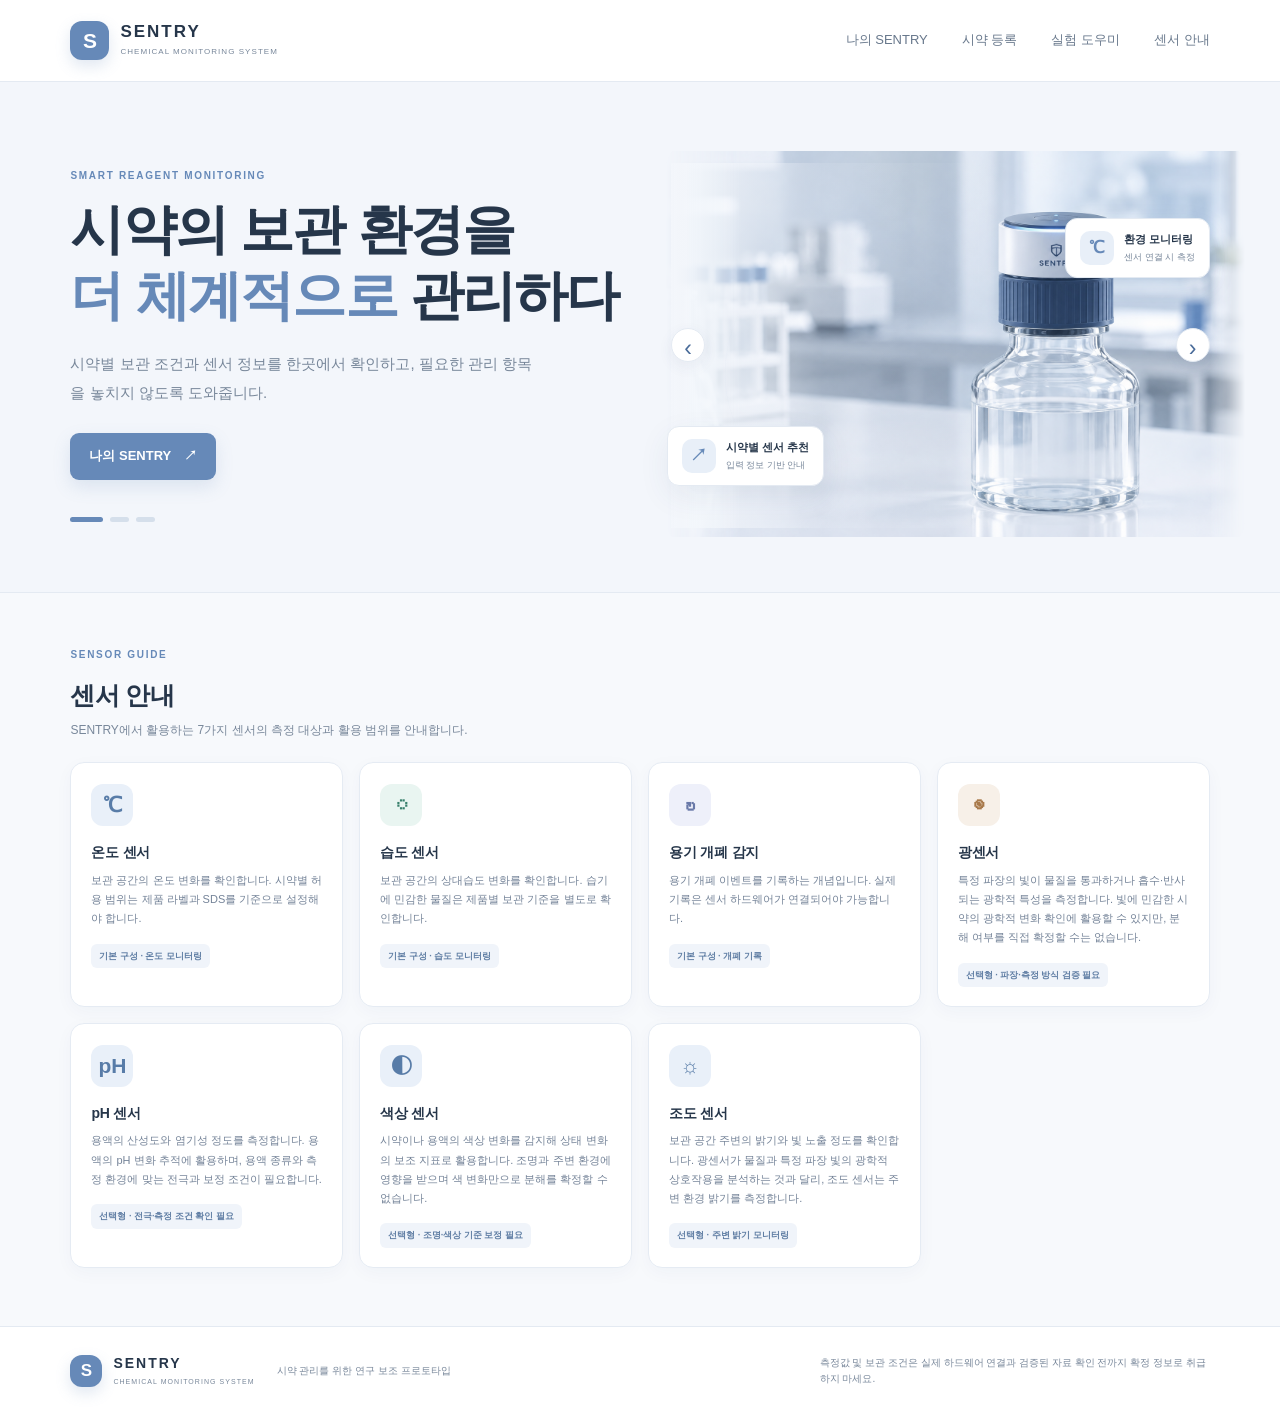
==== index.html @ 0eba9620 "Add files via upload" ====
<!doctype html>
<html lang="ko">
<head>
  <meta charset="utf-8">
  <meta name="viewport" content="width=device-width, initial-scale=1">
  <meta name="theme-color" content="#6689B8">
  <meta name="description" content="SENTRY — 시약 보관 환경과 센서 상태를 관리하는 화학 연구 보조 시스템">
  <title>SENTRY | Chemical Monitoring System</title>
  <link rel="stylesheet" href="styles.css">
</head>
<body>
  <header class="site-header">
    <a class="brand" href="index.html" aria-label="SENTRY 홈">
      <span class="brand-mark">S</span>
      <span><strong>SENTRY</strong><small>CHEMICAL MONITORING SYSTEM</small></span>
    </a>
    <nav class="top-nav" id="topNav" aria-label="주 메뉴">
      <a href="my-sentry.html">나의 SENTRY</a><a href="register.html">시약 등록</a><a href="lab-tool.html">실험 도우미</a><a href="#sensor-guide">센서 안내</a>
    </nav>
    <button class="mobile-menu" id="mobileMenu" aria-label="메뉴 열기">☰</button>
  </header>
  <main id="home">
    <section class="hero" aria-label="SENTRY 소개">
      <div class="hero-copy">
        <p class="eyebrow">SMART REAGENT MONITORING</p>
        <h1 id="heroTitle">시약의 보관 환경을<br><span>더 체계적으로</span> 관리하다</h1>
        <p id="heroDescription">시약별 보관 조건과 센서 정보를 한곳에서 확인하고, 필요한 관리 항목을 놓치지 않도록 도와줍니다.</p>
        <div class="hero-actions">
          <a class="button primary" href="my-sentry.html">나의 SENTRY <span>↗</span></a>
        </div>
        <div class="hero-dots" id="heroDots" aria-label="소개 슬라이드 선택">
          <button class="dot active" aria-label="1번 슬라이드" data-slide="0"></button>
          <button class="dot" aria-label="2번 슬라이드" data-slide="1"></button>
          <button class="dot" aria-label="3번 슬라이드" data-slide="2"></button>
        </div>
      </div>
      <div class="hero-visual">
        <div class="visual-orbit orbit-one"></div><div class="visual-orbit orbit-two"></div>
        <div class="hero-product-image"><img src="sentry-smart-reagent-bottle.png" alt="SENTRY 스마트 시약병 센서 캡 제품 콘셉트"></div>
        <div class="float-card float-top"><span class="float-icon">℃</span><span><b>환경 모니터링</b><small>센서 연결 시 측정</small></span></div>
        <div class="float-card float-bottom"><span class="float-icon">↗</span><span><b>시약별 센서 추천</b><small>입력 정보 기반 안내</small></span></div>
        <button class="hero-arrow prev" id="prevSlide" aria-label="이전 슬라이드">‹</button>
        <button class="hero-arrow next" id="nextSlide" aria-label="다음 슬라이드">›</button>
      </div>
    </section>
    <section class="section sensor-guide" id="sensor-guide">
      <div class="section-heading"><div><p class="eyebrow">SENSOR GUIDE</p><h2>센서 안내</h2><p class="muted">SENTRY에서 활용하는 7가지 센서의 측정 대상과 활용 범위를 안내합니다.</p></div></div>
      <div class="sensor-guide-grid">
        <article class="guide-card"><span class="guide-icon">℃</span><h3>온도 센서</h3><p>보관 공간의 온도 변화를 확인합니다. 시약별 허용 범위는 제품 라벨과 SDS를 기준으로 설정해야 합니다.</p><small>기본 구성 · 온도 모니터링</small></article>
        <article class="guide-card"><span class="guide-icon">◌</span><h3>습도 센서</h3><p>보관 공간의 상대습도 변화를 확인합니다. 습기에 민감한 물질은 제품별 보관 기준을 별도로 확인합니다.</p><small>기본 구성 · 습도 모니터링</small></article>
        <article class="guide-card"><span class="guide-icon">↻</span><h3>용기 개폐 감지</h3><p>용기 개폐 이벤트를 기록하는 개념입니다. 실제 기록은 센서 하드웨어가 연결되어야 가능합니다.</p><small>기본 구성 · 개폐 기록</small></article>
        <article class="guide-card"><span class="guide-icon">◉</span><h3>광센서</h3><p>특정 파장의 빛이 물질을 통과하거나 흡수·반사되는 광학적 특성을 측정합니다. 빛에 민감한 시약의 광학적 변화 확인에 활용할 수 있지만, 분해 여부를 직접 확정할 수는 없습니다.</p><small>선택형 · 파장·측정 방식 검증 필요</small></article>
        <article class="guide-card"><span class="guide-icon">pH</span><h3>pH 센서</h3><p>용액의 산성도와 염기성 정도를 측정합니다. 용액의 pH 변화 추적에 활용하며, 용액 종류와 측정 환경에 맞는 전극과 보정 조건이 필요합니다.</p><small>선택형 · 전극·측정 조건 확인 필요</small></article>
        <article class="guide-card"><span class="guide-icon">◐</span><h3>색상 센서</h3><p>시약이나 용액의 색상 변화를 감지해 상태 변화의 보조 지표로 활용합니다. 조명과 주변 환경에 영향을 받으며 색 변화만으로 분해를 확정할 수 없습니다.</p><small>선택형 · 조명·색상 기준 보정 필요</small></article>
        <article class="guide-card"><span class="guide-icon">☼</span><h3>조도 센서</h3><p>보관 공간 주변의 밝기와 빛 노출 정도를 확인합니다. 광센서가 물질과 특정 파장 빛의 광학적 상호작용을 분석하는 것과 달리, 조도 센서는 주변 환경 밝기를 측정합니다.</p><small>선택형 · 주변 밝기 모니터링</small></article>
      </div>
    </section>
    <footer class="site-footer"><a class="brand footer-brand" href="index.html"><span class="brand-mark">S</span><span><strong>SENTRY</strong><small>CHEMICAL MONITORING SYSTEM</small></span></a><p>시약 관리를 위한 연구 보조 프로토타입</p><p class="footer-disclaimer">측정값 및 보관 조건은 실제 하드웨어 연결과 검증된 자료 확인 전까지 확정 정보로 취급하지 마세요.</p></footer>
  </main>
  <div class="toast" id="toast" role="status" aria-live="polite"></div>
  <script src="sentry-home.js"></script>
</body>
</html>
---- styles.css ----
:root{--blue:#6689B8;--blue-dark:#496B99;--blue-soft:#E8EFF8;--bg:#F3F6FB;--text:#26364A;--muted:#78879A;--line:#E4EAF2;--white:#FFF;--warning:#B97732;--shadow:0 14px 38px rgba(41,66,101,.07);font-family:Inter,-apple-system,BlinkMacSystemFont,"Segoe UI","Noto Sans KR",sans-serif;color:var(--text);scroll-behavior:smooth}
*{box-sizing:border-box}body{margin:0;background:var(--bg);font-size:14px;line-height:1.6}a{color:inherit;text-decoration:none}button,input,select,textarea{font:inherit}button,a{-webkit-tap-highlight-color:transparent}.site-header{height:82px;padding:0 max(5.5vw,24px);display:flex;align-items:center;justify-content:space-between;background:rgba(255,255,255,.94);border-bottom:1px solid var(--line);position:sticky;top:0;z-index:20;backdrop-filter:blur(14px)}.brand{display:flex;align-items:center;gap:11px}.brand-mark{width:39px;height:39px;border-radius:12px;background:var(--blue);color:white;display:grid;place-items:center;font-weight:800;font-size:21px;box-shadow:0 6px 15px #6689B833}.brand strong{display:block;font-size:17px;letter-spacing:2px;line-height:1.2}.brand small{display:block;color:var(--muted);font-size:8px;letter-spacing:1.05px;margin-top:4px}.top-nav{display:flex;align-items:center;gap:34px;color:#68788C;font-size:13px}.top-nav a:hover{color:var(--blue-dark)}.mobile-menu{display:none;background:none;border:0;font-size:24px;color:var(--text)}
.hero{max-width:1320px;margin:auto;padding:78px 5.5vw 62px;display:grid;grid-template-columns:1.02fr .98fr;gap:40px;align-items:center;min-height:510px}.eyebrow{font-size:10px;letter-spacing:1.7px;font-weight:800;color:var(--blue);margin:0 0 12px}.hero h1{font-size:clamp(34px,4.2vw,54px);letter-spacing:-1.8px;line-height:1.23;margin:0;font-weight:750}.hero h1 span{color:var(--blue)}.hero-copy>p:not(.eyebrow){color:var(--muted);font-size:15px;line-height:1.9;max-width:475px;margin:22px 0 26px}.hero-actions{display:flex;gap:11px;flex-wrap:wrap}.button{border:0;display:inline-flex;align-items:center;justify-content:center;gap:13px;border-radius:9px;padding:13px 19px;font-weight:650;font-size:13px;cursor:pointer;transition:transform .2s,background .2s}.button:hover{transform:translateY(-2px)}.primary{background:var(--blue);color:white;box-shadow:0 7px 17px #6689B82B}.primary:hover{background:var(--blue-dark)}.secondary{background:white;border:1px solid var(--line);color:var(--text)}.small{padding:10px 14px;font-size:12px}.hero-dots{display:flex;gap:7px;margin-top:37px}.dot{height:5px;width:19px;border-radius:8px;background:#D5DFEB;border:0;padding:0;cursor:pointer;transition:all .3s}.dot.active{width:33px;background:var(--blue)}
.hero-visual{min-height:365px;display:grid;place-items:center;position:relative}.visual-orbit{position:absolute;border:1px solid #D9E4F1;border-radius:50%;transform:rotate(-18deg)}.orbit-one{width:360px;height:280px}.orbit-two{width:440px;height:330px}.main-visual-card{position:relative;width:min(330px,78%);background:white;border:1px solid #E7EDF5;border-radius:20px;padding:24px;box-shadow:0 22px 65px #334D7019;z-index:1}.visual-card-top,.visual-foot{display:flex;justify-content:space-between;align-items:center}.mini-icon{width:31px;height:31px;border-radius:9px;background:var(--blue-soft);display:grid;place-items:center;color:var(--blue);font-size:20px}.status-pill{font-size:8px;font-weight:800;letter-spacing:1px;color:#5F8C81;background:#EAF5F0;border-radius:20px;padding:5px 8px}.flask-wrap{height:140px;display:flex;align-items:center;flex-direction:column;justify-content:center;margin:10px auto 0}.flask-neck{height:38px;width:29px;border:3px solid #A6BCD5;border-bottom:0;border-radius:5px 5px 0 0;position:relative}.flask-body{width:108px;height:84px;border:3px solid #A6BCD5;border-radius:14px 14px 36px 36px;position:relative;overflow:hidden;background:#F8FBFE}.liquid{position:absolute;bottom:0;left:0;right:0;height:48%;background:#9AB6D8;opacity:.8;border-radius:18px 18px 0 0}.bubble{position:absolute;bottom:20px;width:6px;height:6px;border-radius:50%;background:#EAF2FB;z-index:1}.b1{left:35px}.b2{left:59px;bottom:33px;width:4px;height:4px}.b3{left:73px;bottom:13px;width:4px;height:4px}.main-visual-card h3{text-align:center;font-size:14px;margin:10px 0 4px}.main-visual-card>p{text-align:center;color:var(--muted);font-size:10px;margin:0}.visual-meter{height:5px;background:#EEF2F7;border-radius:9px;margin:20px 0 13px;overflow:hidden}.visual-meter span{display:block;width:72%;height:100%;background:var(--blue);border-radius:9px}.visual-foot{font-size:9px;color:#94A1B1}.float-card{position:absolute;z-index:2;background:white;border:1px solid var(--line);border-radius:12px;box-shadow:0 10px 30px #334D7014;padding:12px 14px;display:flex;gap:10px;align-items:center}.float-top{right:0;top:55px}.float-bottom{left:-4px;bottom:42px}.float-icon{width:34px;height:34px;border-radius:10px;background:var(--blue-soft);color:var(--blue);display:grid;place-items:center;font-weight:800;font-size:17px}.float-card b,.float-card small{display:block}.float-card b{font-size:11px}.float-card small{font-size:9px;color:var(--muted);margin-top:2px}.hero-arrow{position:absolute;z-index:4;width:34px;height:34px;border-radius:50%;border:1px solid var(--line);background:white;color:var(--blue-dark);font-size:23px;display:grid;place-items:center;cursor:pointer;box-shadow:0 5px 15px #334D7012}.hero-arrow.prev{left:0}.hero-arrow.next{right:0}
.trust-strip{background:white;border-top:1px solid var(--line);border-bottom:1px solid var(--line);display:flex;justify-content:center;gap:clamp(28px,8vw,120px);padding:23px 5vw}.trust-strip>div{display:flex;align-items:center;gap:12px}.strip-icon{width:38px;height:38px;border-radius:11px;background:var(--blue-soft);display:grid;place-items:center;color:var(--blue);font-size:19px}.trust-strip b,.trust-strip small{display:block}.trust-strip b{font-size:12px}.trust-strip small{font-size:10px;color:var(--muted);margin-top:2px}
.section{max-width:1320px;margin:auto;padding:76px 5.5vw}.section-heading{display:flex;align-items:flex-end;justify-content:space-between;gap:18px;margin-bottom:27px}.section-heading h2{font-size:27px;letter-spacing:-.7px;margin:0 0 6px}.muted{color:var(--muted);font-size:12px;margin:0}.stats-grid{display:grid;grid-template-columns:repeat(3,1fr);gap:16px;margin-bottom:22px}.stat-card,.panel,.sensor-card{background:white;border:1px solid var(--line);border-radius:14px;box-shadow:var(--shadow)}.stat-card{padding:21px 23px}.stat-label{display:block;color:var(--muted);font-size:11px}.stat-card strong{display:block;font-size:29px;letter-spacing:-1px;margin:6px 0 4px}.stat-note{font-size:10px;color:#96A2B1}.dashboard-grid{display:grid;grid-template-columns:1.2fr .8fr;gap:18px}.panel{padding:23px}.panel-heading{display:flex;justify-content:space-between;align-items:flex-start;margin-bottom:17px}.panel-heading h3,.form-section-title h3,.analysis-heading h3{margin:0;font-size:15px}.panel-heading .muted{font-size:10px;margin-top:4px}.panel-icon{width:32px;height:32px;border-radius:9px;background:var(--blue-soft);color:var(--blue);display:grid;place-items:center}.panel-icon.warning{background:#FBF1E6;color:var(--warning)}.empty-state{text-align:center;padding:32px 10px;color:var(--muted)}.empty-state>span{display:grid;place-items:center;width:43px;height:43px;margin:0 auto 10px;background:var(--bg);color:var(--blue);border-radius:50%;font-size:23px}.empty-state b{display:block;font-size:12px;color:#586A7E}.empty-state p{font-size:10px;margin:5px 0 0}.empty-state.compact{padding:18px 8px}.reagent-item{padding:13px 0;border-top:1px solid #EEF2F6;display:flex;justify-content:space-between;gap:10px;align-items:center}.reagent-item:first-child{border-top:0}.reagent-item b{font-size:12px;display:block}.reagent-item small{display:block;color:var(--muted);font-size:10px;margin-top:3px}.reagent-badge{background:var(--blue-soft);color:var(--blue-dark);border-radius:7px;padding:5px 8px;font-size:10px;white-space:nowrap}.review-item{display:flex;gap:10px;border-bottom:1px solid #EEF2F6;padding:12px 0}.review-item:last-child{border-bottom:0}.review-dot{width:7px;height:7px;border-radius:50%;background:#D79B56;margin-top:7px;flex-shrink:0}.review-item b{font-size:11px;display:block}.review-item p{font-size:10px;color:var(--muted);margin:3px 0 0}.notice-box{display:flex;gap:9px;background:#F5F8FC;border-radius:9px;padding:12px;margin-top:14px;color:#718196}.notice-box span{color:var(--blue)}.notice-box p{font-size:10px;margin:0}
.register-section{padding-top:32px}.register-layout{display:grid;grid-template-columns:1fr .82fr;gap:18px;align-items:start}.form-panel{display:flex;flex-direction:column;gap:15px}.form-section-title{display:flex;align-items:center;gap:12px;padding-bottom:13px;border-bottom:1px solid var(--line);margin-bottom:2px}.form-section-title>span{background:var(--blue-soft);color:var(--blue-dark);font-size:11px;font-weight:800;border-radius:8px;padding:8px 10px}.form-section-title p{font-size:10px;color:var(--muted);margin:3px 0 0}label{font-size:11px;font-weight:650;color:#56677C;display:flex;flex-direction:column;gap:7px}.required{color:#C16C55}input,select,textarea{width:100%;border:1px solid #DFE6EF;background:#FBFCFE;border-radius:8px;padding:11px 12px;color:var(--text);outline:none;font-size:12px;transition:border .2s,box-shadow .2s}input:focus,select:focus,textarea:focus{border-color:#91A9CA;box-shadow:0 0 0 3px #6689B81A}input::placeholder,textarea::placeholder{color:#A5AFBC;font-weight:400}.form-row{display:grid;grid-template-columns:.75fr 1.25fr;gap:12px}textarea{resize:vertical}.submit-button{width:100%;margin-top:2px}.form-footnote{font-size:10px;color:#8A98A9;margin:0}.analysis-panel{position:sticky;top:102px;min-height:370px}.analysis-heading{display:flex;gap:12px;align-items:center;border-bottom:1px solid var(--line);padding-bottom:16px}.analysis-symbol{width:38px;height:38px;border-radius:11px;background:var(--blue-soft);display:grid;place-items:center;color:var(--blue);font-size:20px}.analysis-heading .eyebrow{font-size:8px;margin-bottom:2px}.analysis-placeholder{text-align:center;padding:37px 15px;color:var(--muted)}.placeholder-symbol{font-size:33px;color:#9EB4D0;margin-bottom:8px}.analysis-placeholder b{display:block;color:#52657B;font-size:12px}.analysis-placeholder p{font-size:10px;max-width:250px;margin:7px auto 0}.analysis-result{padding-top:18px}.analysis-result h4{font-size:12px;margin:0 0 8px}.analysis-result p,.analysis-result li{font-size:11px;color:#6E7E91}.analysis-result ul{padding-left:18px;margin:7px 0}.result-warning{background:#FBF5EC;border-radius:9px;padding:11px 12px;font-size:10px;color:#986A37;margin-top:12px}.recommendation-chip{display:inline-flex;margin:4px 4px 0 0;background:var(--blue-soft);color:var(--blue-dark);padding:5px 8px;border-radius:6px;font-size:10px}
.sensor-section{padding-top:34px}.sensor-grid{display:grid;grid-template-columns:repeat(3,1fr);gap:15px}.sensor-card{padding:21px;box-shadow:none}.sensor-card-top{display:flex;justify-content:space-between;align-items:center;margin-bottom:18px}.sensor-symbol{width:41px;height:41px;background:var(--blue-soft);color:var(--blue);border-radius:12px;display:grid;place-items:center;font-size:21px;font-weight:700}.tag{font-size:9px;border-radius:6px;padding:5px 7px}.fixed-tag{background:#EAF3EF;color:#578575}.optional-tag{background:#F0F2F7;color:#78879A}.sensor-card h3{font-size:14px;margin:0 0 8px}.sensor-card p{font-size:11px;color:var(--muted);min-height:55px;margin:0;line-height:1.8}.sensor-line{height:3px;background:#EEF2F7;border-radius:4px;margin-top:19px}.sensor-line span{display:block;width:44%;height:100%;background:#9DB4D1;border-radius:4px}.optional .sensor-line span{width:28%;background:#C0CAD8}.food-extension{display:flex;align-items:center;gap:17px;padding:22px 24px;margin-top:18px;background:#EAF0F7;border:1px solid #DFE7F1;border-radius:14px}.food-icon{width:46px;height:46px;flex-shrink:0;background:white;color:var(--blue);border-radius:13px;display:grid;place-items:center;font-size:22px}.food-extension .eyebrow{font-size:8px;margin-bottom:4px}.food-extension h3{font-size:14px;margin:0 0 5px}.food-extension p:not(.eyebrow){font-size:11px;color:#718196;margin:0}.extension-tag{margin-left:auto;white-space:nowrap;background:white;color:var(--blue-dark);font-size:9px;padding:7px 9px;border-radius:7px}
.site-footer{border-top:1px solid var(--line);background:white;padding:28px 5.5vw;display:flex;align-items:center;gap:22px;flex-wrap:wrap}.footer-brand .brand-mark{width:32px;height:32px;font-size:17px}.footer-brand strong{font-size:14px}.footer-brand small{font-size:7px}.site-footer>p{font-size:10px;color:var(--muted);margin:0}.footer-disclaimer{margin-left:auto!important;max-width:390px}.toast{position:fixed;bottom:22px;left:50%;transform:translate(-50%,20px);opacity:0;pointer-events:none;background:#26364A;color:white;padding:12px 17px;border-radius:10px;font-size:12px;box-shadow:var(--shadow);transition:.25s;z-index:50;max-width:calc(100vw - 30px)}.toast.show{opacity:1;transform:translate(-50%,0)}
@media(max-width:900px){.hero{padding-top:55px;gap:18px}.hero-visual{transform:scale(.94)}.dashboard-grid,.register-layout{grid-template-columns:1fr}.analysis-panel{position:static}.sensor-grid{grid-template-columns:repeat(2,1fr)}.top-nav{gap:19px}.float-top{right:-4px}.float-bottom{left:0}}
@media(max-width:620px){.site-header{height:68px;padding:0 19px}.brand-mark{width:35px;height:35px}.brand strong{font-size:15px}.brand small{font-size:7px}.mobile-menu{display:block}.top-nav{display:none;position:absolute;top:67px;left:0;right:0;background:white;border-bottom:1px solid var(--line);padding:17px 22px;flex-direction:column;align-items:flex-start;gap:15px}.top-nav.open{display:flex}.hero{grid-template-columns:1fr;padding:46px 22px 39px;gap:10px}.hero h1{font-size:36px}.hero-copy>p:not(.eyebrow){font-size:13px;margin:16px 0 21px}.hero-visual{min-height:325px;transform:none;margin:0 -7px}.orbit-one{width:300px;height:240px}.orbit-two{width:350px;height:280px}.main-visual-card{width:270px;padding:19px}.float-top{right:0;top:34px}.float-bottom{left:0;bottom:22px}.float-card{padding:9px}.float-icon{width:29px;height:29px}.hero-arrow.prev{left:2px}.hero-arrow.next{right:2px}.trust-strip{padding:17px 20px;gap:14px;justify-content:space-between}.trust-strip>div{gap:7px;flex:1}.strip-icon{width:30px;height:30px;font-size:15px;flex-shrink:0}.trust-strip b{font-size:10px}.trust-strip small{font-size:8px}.section{padding:52px 20px}.section-heading{align-items:flex-start}.section-heading h2{font-size:23px}.section-heading .button{white-space:nowrap}.stats-grid{gap:8px}.stat-card{padding:15px 12px}.stat-card strong{font-size:25px}.stat-label{font-size:10px}.stat-note{font-size:9px}.panel{padding:18px}.form-row{grid-template-columns:1fr}.sensor-grid{grid-template-columns:1fr}.sensor-card p{min-height:0}.food-extension{align-items:flex-start;padding:17px;gap:12px}.extension-tag{display:none}.site-footer{padding:25px 20px;gap:13px}.footer-disclaimer{margin-left:0!important}.dashboard-section{padding-bottom:42px}.register-section,.sensor-section{padding-top:18px}}
@media(prefers-reduced-motion:reduce){*,*::before,*::after{scroll-behavior:auto!important;transition:none!important;animation:none!important}}
/* Refinements: smooth transitions and integrated product visual */
.hero-copy{animation:heroFadeIn 1.2s ease both}
.hero-product-image{position:absolute;inset:-20px -35px -18px -5px;display:flex;align-items:center;justify-content:center;overflow:hidden;border-radius:24px;mask-image:linear-gradient(to right,transparent 0%,black 13%,black 94%,transparent 100%);-webkit-mask-image:linear-gradient(to right,transparent 0%,black 13%,black 94%,transparent 100%)}
.hero-product-image img{width:100%;height:100%;object-fit:cover;object-position:66% center;filter:saturate(.84);mix-blend-mode:multiply}
.hero-visual:after{content:"";position:absolute;inset:0;background:linear-gradient(90deg,var(--bg) 0%,rgba(243,246,251,.12) 28%,transparent 65%);pointer-events:none;z-index:1}
.hero-visual .float-card,.hero-visual .hero-arrow{z-index:4}.visual-orbit{z-index:0}
@keyframes heroFadeIn{from{opacity:0;transform:translateY(8px)}to{opacity:1;transform:translateY(0)}}
.hero-copy.slide-transition{animation:none;opacity:0;transform:translateY(7px)}.hero-copy.slide-transition.show{animation:heroFadeIn 1.2s ease both}
.search-row{display:flex;align-items:center;gap:10px;background:#fff;border:1px solid var(--line);border-radius:12px;padding:9px 11px;margin-bottom:18px;color:var(--blue);box-shadow:var(--shadow)}.search-row input{border:0;background:transparent;box-shadow:none!important;padding:8px}.search-row>span{font-size:22px;padding-left:6px}.reagent-select{font:inherit;color:var(--text);padding:13px 0}.reagent-select:hover{background:#F8FAFD!important}.module-row{display:flex;align-items:center;gap:11px;padding:13px 0;border-bottom:1px solid #EEF2F6}.module-row:last-child{border-bottom:0}.module-symbol{width:36px;height:36px;border-radius:10px;background:var(--blue-soft);color:var(--blue);display:grid;place-items:center;font-size:17px;flex-shrink:0}.module-row b,.module-row small{display:block}.module-row b{font-size:11px}.module-row small{font-size:9px;color:var(--muted);margin-top:3px}.module-state{margin-left:auto;font-size:9px;background:#F0F2F5;color:#77869A;border-radius:6px;padding:5px 7px;white-space:nowrap}.detail-grid-inner{display:grid;grid-template-columns:1fr 1fr;gap:14px}.detail-grid-inner>div{padding:12px;background:#F7F9FC;border-radius:9px;min-width:0}.detail-grid-inner small,.detail-grid-inner b{display:block}.detail-grid-inner small{font-size:9px;color:var(--muted);margin-bottom:5px}.detail-grid-inner b{font-size:11px;overflow-wrap:anywhere}.detail-info h3{font-size:15px;margin:0 0 16px}.detail-info .notice-box{margin-top:13px}
@media(max-width:620px){.hero-product-image{inset:0 -14px 0 -14px}.hero-product-image img{object-position:64% center}.hero-visual:after{background:linear-gradient(180deg,var(--bg) 0%,rgba(243,246,251,.08) 25%,transparent 60%)}}

/* SENTRY navigation and focused home layout */
.hero-product-image img{display:block;object-fit:contain;object-position:center;width:100%;height:100%;mix-blend-mode:multiply}
.hero-visual{isolation:isolate}
.reagent-select{font:inherit;padding:16px 12px;border-bottom:1px solid var(--line);border-radius:0}
.reagent-select:hover{background:#F3F6FB!important}
.detail-info{padding:18px 4px}
.detail-grid-inner{display:grid;grid-template-columns:repeat(2,minmax(0,1fr));gap:14px;margin:16px 0}
.detail-grid-inner>div{padding:13px;background:#F5F7FB;border-radius:10px}
.detail-grid-inner small,.detail-grid-inner b{display:block}
.detail-grid-inner small{font-size:11px;color:var(--muted);margin-bottom:5px}
.detail-grid-inner b{font-size:13px;overflow-wrap:anywhere}
@media(max-width:640px){.detail-grid-inner{grid-template-columns:1fr}}

/* SENTRY dashboard simulated sensor details */
.simulated-label{font-size:11px;color:#6689B8;background:#E8EFF8;padding:7px 10px;border-radius:8px;margin:8px 0 14px}.detail-subtitle{margin:18px 0 8px;font-size:13px}.optional-detail-list{display:grid;gap:8px}.optional-detail{display:grid;grid-template-columns:1fr auto;gap:2px 10px;padding:11px;border:1px solid var(--line);border-radius:10px;background:#fbfcfe}.optional-detail span{font-size:11px;color:var(--blue-dark)}.optional-detail small{grid-column:1/-1;color:var(--muted)}

/* SENTRY dashboard details and sensor guide refinements */
.sensor-guide{padding-top:46px;padding-bottom:56px;border-top:1px solid var(--line);background:#fff}
.sensor-guide-grid{display:grid;grid-template-columns:repeat(4,minmax(0,1fr));gap:14px}
.guide-card{background:#fff;border:1px solid var(--line);border-radius:15px;padding:22px;box-shadow:var(--shadow)}
.guide-icon{display:grid;place-items:center;width:40px;height:40px;border-radius:12px;background:var(--blue-soft);color:var(--blue-dark);font-size:21px;margin-bottom:13px}
.guide-card h3{margin:0 0 8px;font-size:15px}.guide-card p{color:var(--muted);font-size:12px;line-height:1.8;min-height:66px;margin:0 0 12px}.guide-card small{font-size:10px;color:var(--blue-dark)}
.stats-two{grid-template-columns:repeat(2,minmax(0,1fr))}
.reagent-wrap{border-bottom:1px solid var(--line)}.reagent-wrap:last-child{border-bottom:0}
.reagent-item{display:flex;align-items:center;gap:12px;padding:17px 18px;background:white;border:0;cursor:pointer;color:var(--text);transition:background .2s}
.reagent-item:hover,.reagent-item.selected{background:#F4F7FC}.reagent-item>div{flex:1;min-width:0}.reagent-item b{display:block;font-size:14px}.reagent-item small{display:block;color:var(--muted);font-size:11px;margin-top:3px}
.reagent-badge{white-space:nowrap;border-radius:20px;padding:5px 10px;font-size:10px;font-weight:700}.badge-good,.status-good{background:#E4F5EE;color:#247A61}.badge-bad,.status-bad{background:#FCEBE9;color:#B34D48}.expand-chevron{color:var(--muted);font-size:17px;width:18px;text-align:center}
.inline-detail{display:grid;grid-template-rows:0fr;opacity:0;transition:grid-template-rows .42s ease,opacity .32s ease;background:#F8FAFD}
.inline-detail.expanded{grid-template-rows:1fr;opacity:1}.inline-detail[hidden]{display:none}
.inline-detail-inner{min-height:0;overflow:hidden;padding:20px;border-top:1px solid var(--line)}
.detail-top{display:flex;justify-content:space-between;align-items:flex-start;gap:12px;flex-wrap:wrap;margin-bottom:17px}.detail-top h3{margin:0 0 8px;font-size:17px}.detail-top h3 small{font-weight:500;color:var(--muted);font-size:12px}.status-pill{display:inline-block;border-radius:20px;padding:4px 9px;font-size:10px;font-weight:700}.simulated-label{color:#9A7542;font-size:10px}
.detail-grid-inner{display:grid;grid-template-columns:repeat(3,minmax(0,1fr));gap:10px}
.detail-grid-inner>div{background:white;border:1px solid var(--line);border-radius:11px;padding:13px;min-width:0}
.detail-grid-inner small{display:block;color:var(--muted);font-size:10px;margin-bottom:5px}.detail-grid-inner b{display:block;font-size:14px;overflow-wrap:anywhere}.detail-grid-inner em{display:block;font-size:10px;font-style:normal;margin-top:5px}.good-text{color:#278468}.bad-text{color:#B34D48}
.detail-subtitle{margin:20px 0 10px;font-size:13px}.optional-detail-list{display:grid;gap:8px}.optional-detail{display:grid;grid-template-columns:130px 1fr;gap:3px 12px;background:white;border:1px solid var(--line);border-radius:10px;padding:12px}.optional-detail b{font-size:12px}.optional-detail span{font-size:11px;color:var(--blue-dark)}.optional-detail small{grid-column:1/-1;color:var(--muted);font-size:10px}
.review-item{display:flex;gap:12px;padding:16px 0;border-bottom:1px solid var(--line)}.review-item:last-child{border-bottom:0}.review-item b{font-size:13px}.review-item p{font-size:11px;color:var(--muted);margin:4px 0 0}.review-dot{width:9px;height:9px;background:#C66A60;border-radius:50%;margin-top:7px;flex-shrink:0}
@media(max-width:900px){.sensor-guide-grid{grid-template-columns:repeat(2,minmax(0,1fr))}.dashboard-grid{grid-template-columns:1fr}.detail-grid-inner{grid-template-columns:repeat(2,minmax(0,1fr))}}
@media(max-width:560px){.sensor-guide-grid{grid-template-columns:1fr}.guide-card p{min-height:0}.detail-grid-inner{grid-template-columns:1fr 1fr}.inline-detail-inner{padding:13px}.optional-detail{grid-template-columns:1fr}.optional-detail small{grid-column:auto}.reagent-item{padding:14px 10px;gap:7px}.reagent-badge{font-size:9px;padding:4px 7px}}

/* Clean, compact sensor guide — visually aligned with the SENTRY dashboard */
.sensor-guide{max-width:none;padding:54px max(5.5vw,24px) 58px;background:#F7F9FC;border-top:1px solid var(--line)}
.sensor-guide>.section-heading,.sensor-guide>.sensor-guide-grid{max-width:1320px;margin-left:auto;margin-right:auto}
.sensor-guide .section-heading{margin-bottom:22px}
.sensor-guide .section-heading h2{font-size:25px}
.sensor-guide-grid{gap:16px}
.guide-card{position:relative;padding:21px 20px 19px;border-radius:14px;border-color:#E5EBF3;box-shadow:0 5px 18px rgba(41,66,101,.035);min-width:0}
.guide-icon{width:42px;height:42px;border-radius:12px;background:#E9F0F9;color:#587CA8;font-weight:650;margin-bottom:15px}
.guide-card h3{font-size:14px;margin:0 0 7px;letter-spacing:-.2px}
.guide-card p{font-size:11px;line-height:1.75;min-height:58px;margin-bottom:14px;color:#748398}
.guide-card small{display:inline-block;font-size:9px;font-weight:650;color:#617FA5;background:#F0F4FA;padding:5px 8px;border-radius:6px}
.sensor-guide-grid .guide-card:nth-child(2) .guide-icon{background:#E9F5F1;color:#39806D}
.sensor-guide-grid .guide-card:nth-child(3) .guide-icon{background:#EEF0FA;color:#6979A8}
.sensor-guide-grid .guide-card:nth-child(4) .guide-icon{background:#F7F0E8;color:#A8794A}
@media(max-width:620px){.sensor-guide{padding:42px 20px}.sensor-guide .section-heading h2{font-size:23px}.guide-card{padding:18px}.guide-card p{min-height:0}}
.review-dot{background:#C94E49}

/* Reagent delete action */
.button.danger{background:#b84242;color:#fff;border:1px solid #b84242}.button.danger:hover{background:#9f3434}.detail-actions{display:flex;align-items:center;gap:12px;flex-wrap:wrap;margin-top:18px;padding-top:16px;border-top:1px solid var(--line)}.detail-actions>span{font-size:11px;color:var(--muted)}


/* SENTRY requested feature additions — additive styles only */
.field-hint{font-size:10px;font-weight:400;color:var(--muted);line-height:1.5}
.sensor-guide-grid{grid-template-columns:repeat(4,minmax(0,1fr))}
@media(max-width:900px){.sensor-guide-grid{grid-template-columns:repeat(2,minmax(0,1fr))}}
@media(max-width:560px){.sensor-guide-grid{grid-template-columns:1fr}}
.state-good{color:#247A61}.state-bad{color:#B34D48}.state-unknown{color:#77869A}.unknown-text{color:#77869A}
.state-source-note{font-size:10px;color:#8A98A9;background:#F1F4F8;border-radius:8px;padding:10px 12px;margin:10px 0 0}
.lab-section{padding-top:52px}.lab-page-title{font-size:32px;letter-spacing:-.8px;margin:0 0 8px}.lab-grid{display:grid;grid-template-columns:repeat(2,minmax(0,1fr));gap:18px;align-items:start}.lab-panel{padding:23px;min-width:0}.lab-panel-heading{display:flex;gap:12px;align-items:center;margin-bottom:20px;padding-bottom:15px;border-bottom:1px solid var(--line)}.lab-number{width:38px;height:38px;border-radius:11px;background:var(--blue-soft);color:var(--blue-dark);display:grid;place-items:center;font-size:12px;font-weight:800;flex-shrink:0}.lab-panel-heading h2{font-size:16px;margin:0 0 4px}.lab-panel-heading p{font-size:11px;color:var(--muted);margin:0}.lab-form{display:flex;flex-direction:column;gap:14px}.lab-fields{display:grid;grid-template-columns:repeat(2,minmax(0,1fr));gap:12px}.lab-fields label{min-width:0}.lab-result{margin-top:16px;padding:15px;background:#F5F8FC;border:1px solid #E6EDF5;border-radius:11px;min-height:86px}.lab-result>p{font-size:11px;color:var(--muted);margin:0}.lab-result strong{display:block;font-size:25px;color:var(--blue-dark);margin:4px 0}.result-kicker{font-size:10px;color:var(--muted);font-weight:700}.lab-result p{font-size:11px;margin:5px 0;color:#596B80}.result-equation{font-size:11px;line-height:1.9;background:white;border-radius:8px;padding:10px;margin:10px 0;color:#40566F;overflow-wrap:anywhere}.lab-result small{font-size:10px;color:var(--muted);line-height:1.6;display:block}.lab-result .lab-error{color:#B34D48}.lab-caution{font-size:10px;color:#8A98A9;line-height:1.7;margin:12px 0 0}.procedure-list{padding-left:20px;margin:0}.procedure-list li{font-size:11px;color:#5E7085;line-height:1.8;padding:3px 0}.guide-panel .notice-box{margin-top:17px}
@media(max-width:760px){.lab-grid{grid-template-columns:1fr}.lab-section{padding:38px 20px}.lab-panel{padding:18px}}
@media(max-width:420px){.lab-fields{grid-template-columns:1fr}.lab-page-title{font-size:28px}}
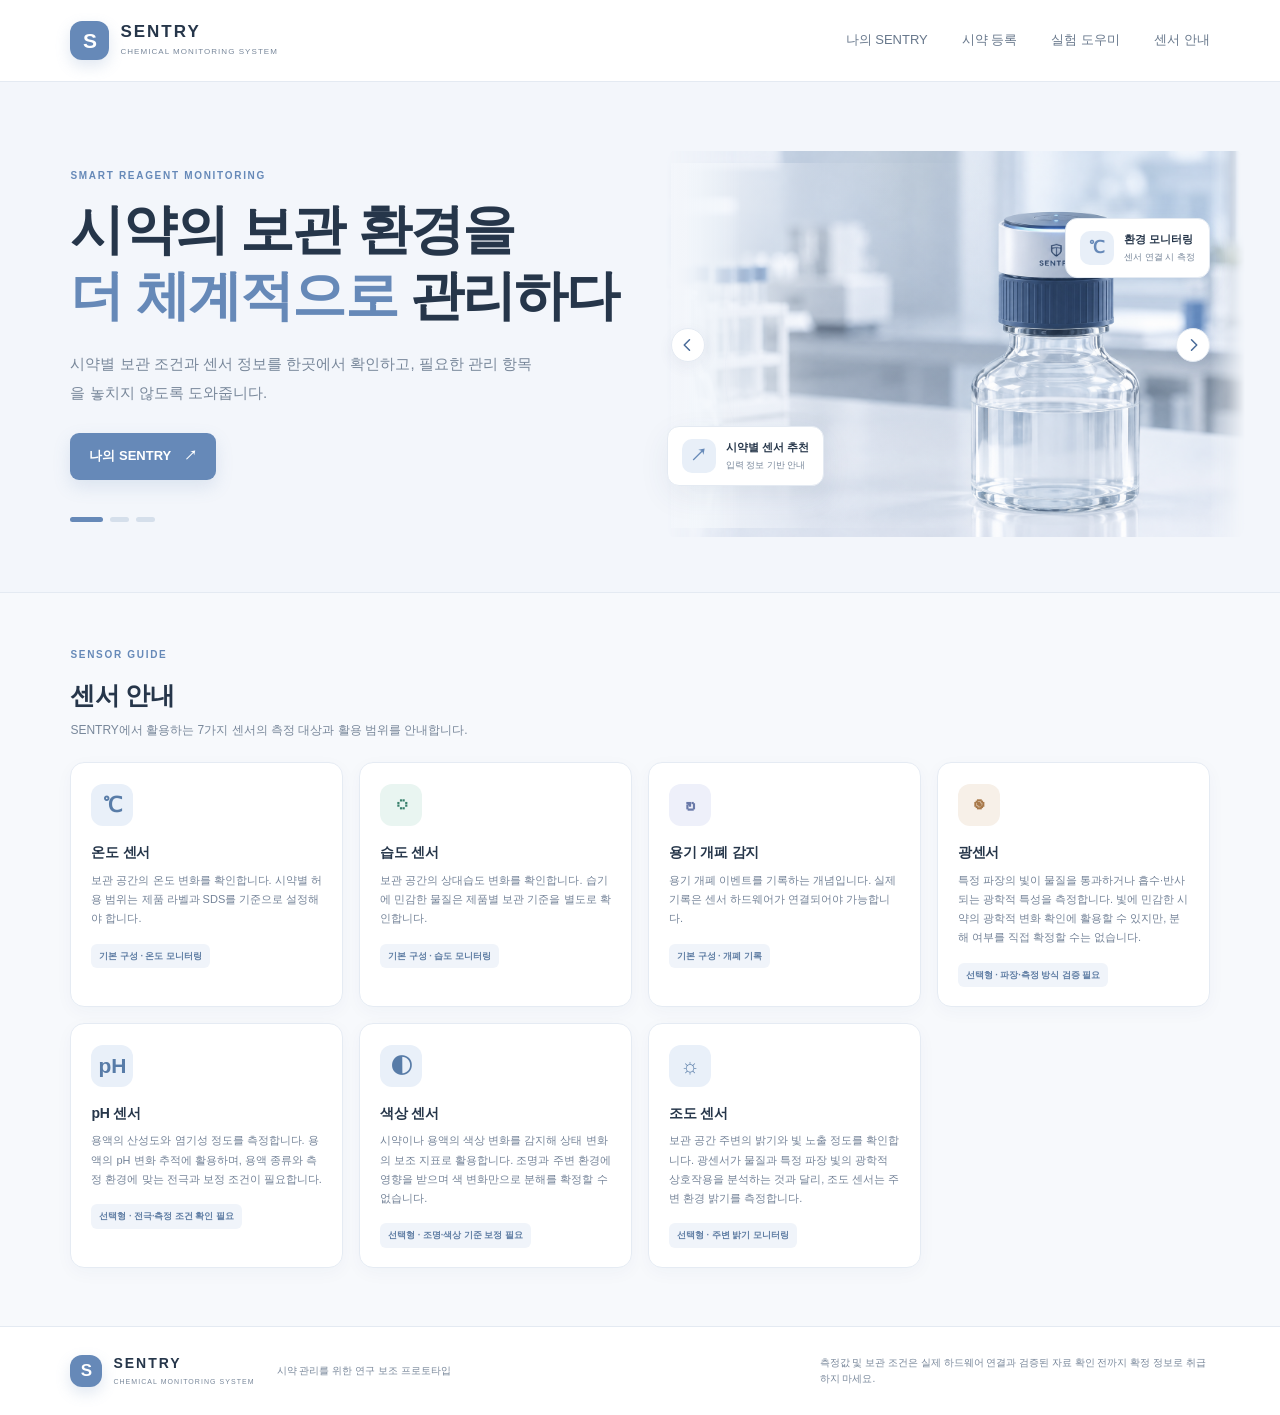
==== commit d345582c: "Add files via upload" ====
--- a/index.html
+++ b/index.html
@@ -14,9 +14,7 @@
       <span class="brand-mark">S</span>
       <span><strong>SENTRY</strong><small>CHEMICAL MONITORING SYSTEM</small></span>
     </a>
-    <nav class="top-nav" id="topNav" aria-label="주 메뉴">
-      <a href="my-sentry.html">나의 SENTRY</a><a href="register.html">시약 등록</a><a href="lab-tool.html">실험 도우미</a><a href="#sensor-guide">센서 안내</a>
-    </nav>
+    <nav class="top-nav" id="topNav" aria-label="주 메뉴"><a href="my-sentry.html">나의 SENTRY</a><a href="register.html">시약 등록</a><a href="lab-tool.html">실험 도우미</a><a href="index.html#sensor-guide">센서 안내</a></nav>
     <button class="mobile-menu" id="mobileMenu" aria-label="메뉴 열기">☰</button>
   </header>
   <main id="home">
@@ -39,8 +37,8 @@
         <div class="hero-product-image"><img src="sentry-smart-reagent-bottle.png" alt="SENTRY 스마트 시약병 센서 캡 제품 콘셉트"></div>
         <div class="float-card float-top"><span class="float-icon">℃</span><span><b>환경 모니터링</b><small>센서 연결 시 측정</small></span></div>
         <div class="float-card float-bottom"><span class="float-icon">↗</span><span><b>시약별 센서 추천</b><small>입력 정보 기반 안내</small></span></div>
-        <button class="hero-arrow prev" id="prevSlide" aria-label="이전 슬라이드">‹</button>
-        <button class="hero-arrow next" id="nextSlide" aria-label="다음 슬라이드">›</button>
+        <button class="hero-arrow prev" id="prevSlide" aria-label="이전 슬라이드"><svg width="18" height="18" viewBox="0 0 24 24" fill="none" stroke="currentColor" stroke-width="2" stroke-linecap="round" stroke-linejoin="round" aria-hidden="true" focusable="false" style="display:block"><polyline points="14 5 7 12 14 19"></polyline></svg></button>
+        <button class="hero-arrow next" id="nextSlide" aria-label="다음 슬라이드"><svg width="18" height="18" viewBox="0 0 24 24" fill="none" stroke="currentColor" stroke-width="2" stroke-linecap="round" stroke-linejoin="round" aria-hidden="true" focusable="false" style="display:block"><polyline points="10 5 17 12 10 19"></polyline></svg></button>
       </div>
     </section>
     <section class="section sensor-guide" id="sensor-guide">
@@ -61,3 +59,5 @@
   <script src="sentry-home.js"></script>
 </body>
 </html>
+
+
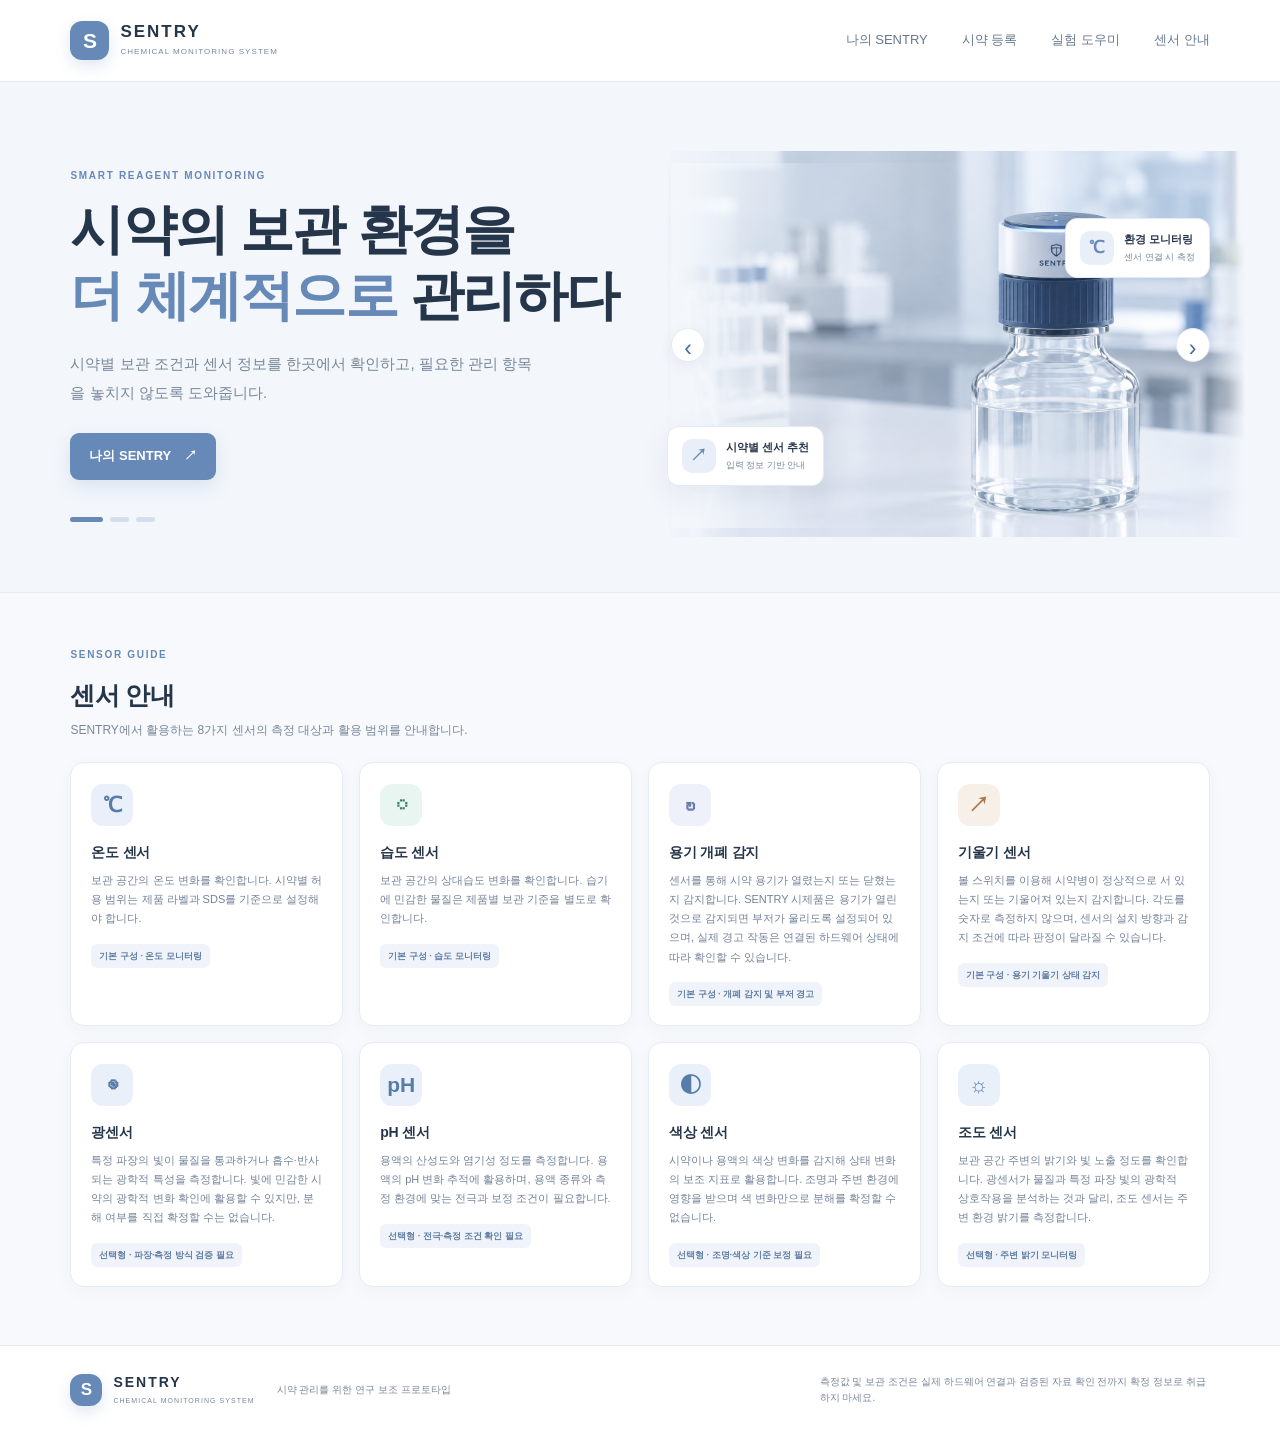
==== commit cbca4390: "Add files via upload" ====
--- a/index.html
+++ b/index.html
@@ -14,7 +14,9 @@
       <span class="brand-mark">S</span>
       <span><strong>SENTRY</strong><small>CHEMICAL MONITORING SYSTEM</small></span>
     </a>
-    <nav class="top-nav" id="topNav" aria-label="주 메뉴"><a href="my-sentry.html">나의 SENTRY</a><a href="register.html">시약 등록</a><a href="lab-tool.html">실험 도우미</a><a href="index.html#sensor-guide">센서 안내</a></nav>
+    <nav class="top-nav" id="topNav" aria-label="주 메뉴">
+      <a href="my-sentry.html">나의 SENTRY</a><a href="register.html">시약 등록</a><a href="lab-tool.html">실험 도우미</a><a href="#sensor-guide">센서 안내</a>
+    </nav>
     <button class="mobile-menu" id="mobileMenu" aria-label="메뉴 열기">☰</button>
   </header>
   <main id="home">
@@ -37,16 +39,17 @@
         <div class="hero-product-image"><img src="sentry-smart-reagent-bottle.png" alt="SENTRY 스마트 시약병 센서 캡 제품 콘셉트"></div>
         <div class="float-card float-top"><span class="float-icon">℃</span><span><b>환경 모니터링</b><small>센서 연결 시 측정</small></span></div>
         <div class="float-card float-bottom"><span class="float-icon">↗</span><span><b>시약별 센서 추천</b><small>입력 정보 기반 안내</small></span></div>
-        <button class="hero-arrow prev" id="prevSlide" aria-label="이전 슬라이드"><svg width="18" height="18" viewBox="0 0 24 24" fill="none" stroke="currentColor" stroke-width="2" stroke-linecap="round" stroke-linejoin="round" aria-hidden="true" focusable="false" style="display:block"><polyline points="14 5 7 12 14 19"></polyline></svg></button>
-        <button class="hero-arrow next" id="nextSlide" aria-label="다음 슬라이드"><svg width="18" height="18" viewBox="0 0 24 24" fill="none" stroke="currentColor" stroke-width="2" stroke-linecap="round" stroke-linejoin="round" aria-hidden="true" focusable="false" style="display:block"><polyline points="10 5 17 12 10 19"></polyline></svg></button>
+        <button class="hero-arrow prev" id="prevSlide" aria-label="이전 슬라이드">‹</button>
+        <button class="hero-arrow next" id="nextSlide" aria-label="다음 슬라이드">›</button>
       </div>
     </section>
     <section class="section sensor-guide" id="sensor-guide">
-      <div class="section-heading"><div><p class="eyebrow">SENSOR GUIDE</p><h2>센서 안내</h2><p class="muted">SENTRY에서 활용하는 7가지 센서의 측정 대상과 활용 범위를 안내합니다.</p></div></div>
+      <div class="section-heading"><div><p class="eyebrow">SENSOR GUIDE</p><h2>센서 안내</h2><p class="muted">SENTRY에서 활용하는 8가지 센서의 측정 대상과 활용 범위를 안내합니다.</p></div></div>
       <div class="sensor-guide-grid">
         <article class="guide-card"><span class="guide-icon">℃</span><h3>온도 센서</h3><p>보관 공간의 온도 변화를 확인합니다. 시약별 허용 범위는 제품 라벨과 SDS를 기준으로 설정해야 합니다.</p><small>기본 구성 · 온도 모니터링</small></article>
         <article class="guide-card"><span class="guide-icon">◌</span><h3>습도 센서</h3><p>보관 공간의 상대습도 변화를 확인합니다. 습기에 민감한 물질은 제품별 보관 기준을 별도로 확인합니다.</p><small>기본 구성 · 습도 모니터링</small></article>
-        <article class="guide-card"><span class="guide-icon">↻</span><h3>용기 개폐 감지</h3><p>용기 개폐 이벤트를 기록하는 개념입니다. 실제 기록은 센서 하드웨어가 연결되어야 가능합니다.</p><small>기본 구성 · 개폐 기록</small></article>
+        <article class="guide-card"><span class="guide-icon">↻</span><h3>용기 개폐 감지</h3><p>센서를 통해 시약 용기가 열렸는지 또는 닫혔는지 감지합니다. SENTRY 시제품은 용기가 열린 것으로 감지되면 부저가 울리도록 설정되어 있으며, 실제 경고 작동은 연결된 하드웨어 상태에 따라 확인할 수 있습니다.</p><small>기본 구성 · 개폐 감지 및 부저 경고</small></article>
+        <article class="guide-card"><span class="guide-icon">↗</span><h3>기울기 센서</h3><p>볼 스위치를 이용해 시약병이 정상적으로 서 있는지 또는 기울어져 있는지 감지합니다. 각도를 숫자로 측정하지 않으며, 센서의 설치 방향과 감지 조건에 따라 판정이 달라질 수 있습니다.</p><small>기본 구성 · 용기 기울기 상태 감지</small></article>
         <article class="guide-card"><span class="guide-icon">◉</span><h3>광센서</h3><p>특정 파장의 빛이 물질을 통과하거나 흡수·반사되는 광학적 특성을 측정합니다. 빛에 민감한 시약의 광학적 변화 확인에 활용할 수 있지만, 분해 여부를 직접 확정할 수는 없습니다.</p><small>선택형 · 파장·측정 방식 검증 필요</small></article>
         <article class="guide-card"><span class="guide-icon">pH</span><h3>pH 센서</h3><p>용액의 산성도와 염기성 정도를 측정합니다. 용액의 pH 변화 추적에 활용하며, 용액 종류와 측정 환경에 맞는 전극과 보정 조건이 필요합니다.</p><small>선택형 · 전극·측정 조건 확인 필요</small></article>
         <article class="guide-card"><span class="guide-icon">◐</span><h3>색상 센서</h3><p>시약이나 용액의 색상 변화를 감지해 상태 변화의 보조 지표로 활용합니다. 조명과 주변 환경에 영향을 받으며 색 변화만으로 분해를 확정할 수 없습니다.</p><small>선택형 · 조명·색상 기준 보정 필요</small></article>
@@ -59,5 +62,3 @@
   <script src="sentry-home.js"></script>
 </body>
 </html>
-
-
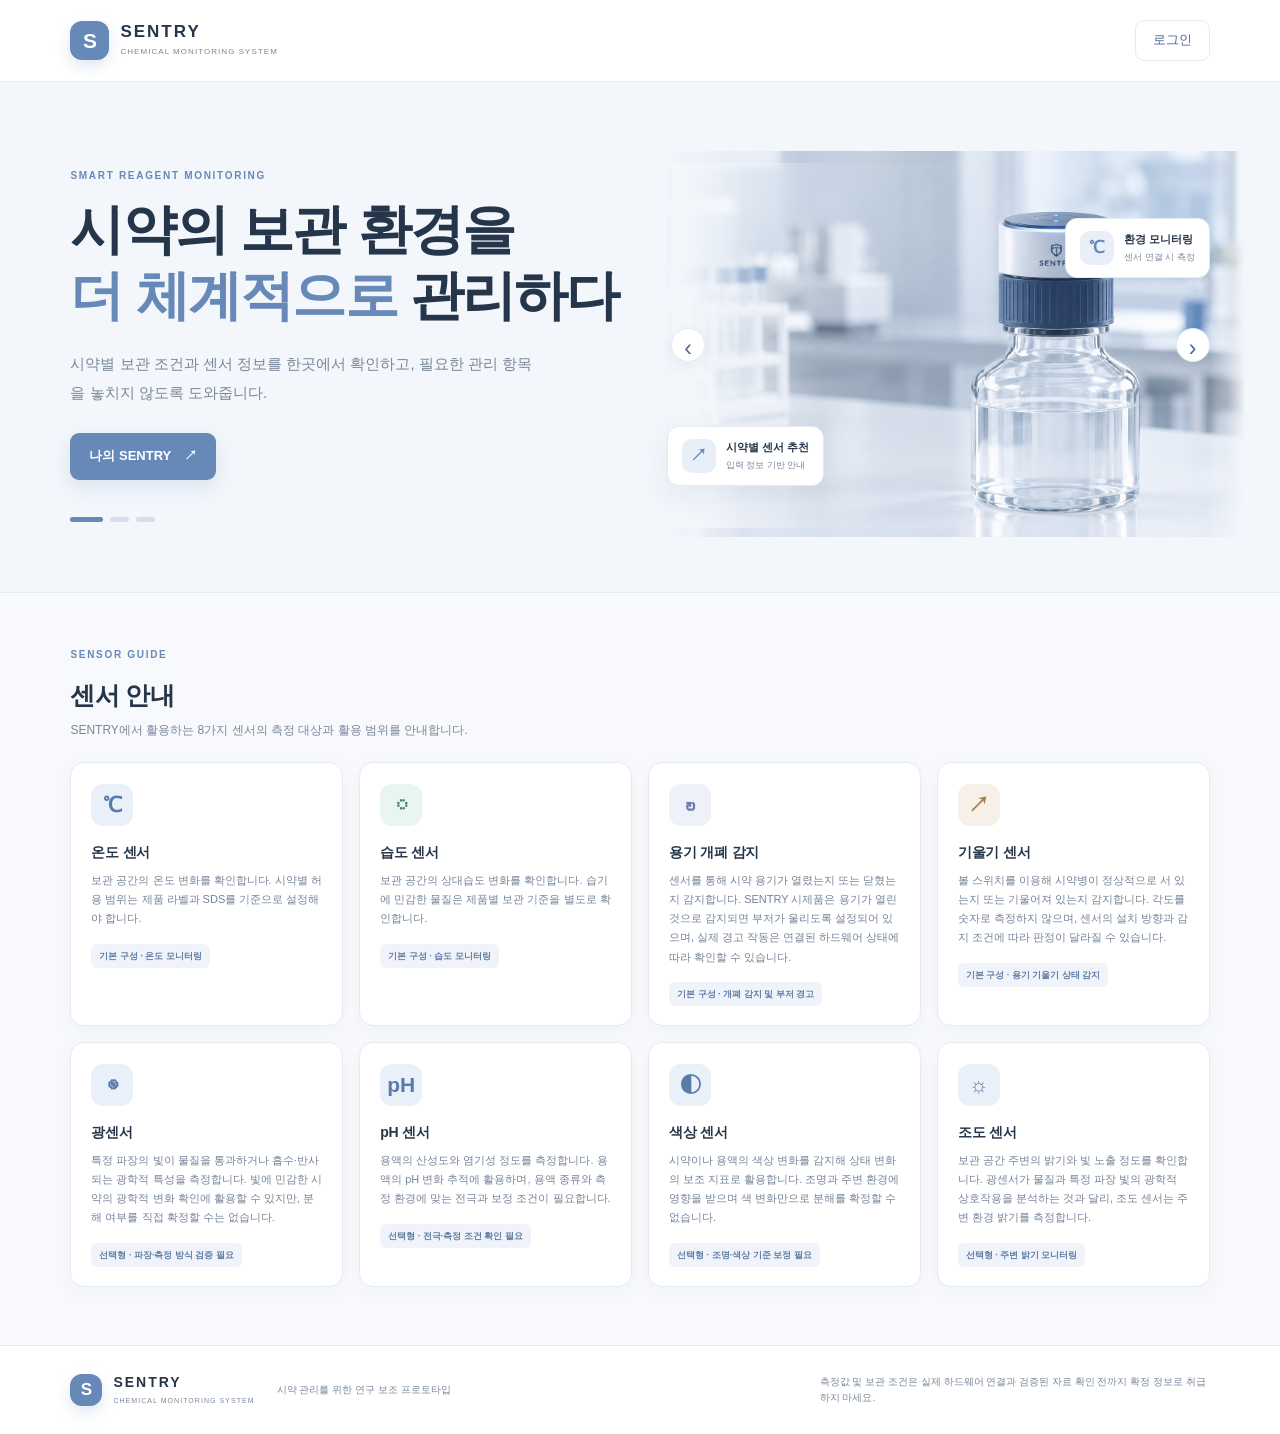
==== commit 09cb8a0a: "Add files via upload" ====
--- a/index.html
+++ b/index.html
@@ -7,16 +7,14 @@
   <meta name="description" content="SENTRY — 시약 보관 환경과 센서 상태를 관리하는 화학 연구 보조 시스템">
   <title>SENTRY | Chemical Monitoring System</title>
   <link rel="stylesheet" href="styles.css">
-</head>
+<link rel="stylesheet" href="sentry-account.css"></head>
 <body>
   <header class="site-header">
     <a class="brand" href="index.html" aria-label="SENTRY 홈">
       <span class="brand-mark">S</span>
       <span><strong>SENTRY</strong><small>CHEMICAL MONITORING SYSTEM</small></span>
     </a>
-    <nav class="top-nav" id="topNav" aria-label="주 메뉴">
-      <a href="my-sentry.html">나의 SENTRY</a><a href="register.html">시약 등록</a><a href="lab-tool.html">실험 도우미</a><a href="#sensor-guide">센서 안내</a>
-    </nav>
+    <nav class="top-nav" id="topNav" aria-label="주 메뉴"><a class="account-login" href="login.html">로그인</a></nav>
     <button class="mobile-menu" id="mobileMenu" aria-label="메뉴 열기">☰</button>
   </header>
   <main id="home">
@@ -60,5 +58,5 @@
   </main>
   <div class="toast" id="toast" role="status" aria-live="polite"></div>
   <script src="sentry-home.js"></script>
-</body>
+<script src="vendor/supabase-2.119.0.js"></script><script src="sentry-config.js"></script><script src="sentry-auth.js"></script><script src="sentry-store.js"></script><script src="sentry-bootstrap.js"></script></body>
 </html>
--- a/sentry-account.css
+++ b/sentry-account.css
@@ -0,0 +1,40 @@
+/* Account UI follows SENTRY's existing colours, cards and spacing. */
+body[data-sentry-private]:not(.account-ready) main { display:none; }
+.account-gate { max-width:650px; margin:65px auto; padding:26px; border:1px solid var(--line); border-radius:14px; background:white; text-align:center; line-height:1.8; }
+.account-gate .button { margin:8px; }
+.top-nav a { white-space:nowrap; }
+.account-logout { border:1px solid var(--line); border-radius:8px; padding:8px 12px; background:white; color:var(--muted); font:inherit; cursor:pointer; white-space:nowrap; }
+.account-login { padding:9px 17px; border:1px solid var(--line); border-radius:9px; color:var(--blue-dark); background:#fff; }
+.account-shell { max-width:1040px; margin:auto; min-height:calc(100vh - 83px); padding:70px 24px; display:grid; grid-template-columns:minmax(0,1fr) minmax(0,440px); align-items:center; gap:80px; }
+.account-copy h1 { font-size:39px; line-height:1.45; letter-spacing:-1.3px; margin:13px 0 20px; }
+.account-copy > p { color:var(--muted); max-width:390px; line-height:1.9; }
+.account-copy h1 span { color:var(--blue); }
+.account-feature { display:flex; gap:11px; align-items:center; color:var(--muted); font-size:12px; margin-top:18px; }
+.account-feature > span { display:grid; place-items:center; background:var(--blue-soft); color:var(--blue-dark); border-radius:9px; width:30px; height:30px; }
+.account-card { padding:30px; background:white; border:1px solid var(--line); border-radius:17px; box-shadow:0 12px 45px #334D7009; min-width:0; }
+.account-card h2 { margin:0 0 7px; font-size:24px; letter-spacing:-.5px; }
+.account-card > p { color:var(--muted); font-size:12px; margin:0 0 23px; line-height:1.7; }
+.account-form { display:flex; flex-direction:column; gap:16px; }
+.account-form label { display:flex; flex-direction:column; gap:7px; font-size:12px; font-weight:700; }
+.account-form input { width:100%; min-width:0; padding:12px; border:1px solid var(--line); border-radius:9px; background:#F8FAFD; color:var(--text); font:inherit; font-weight:400; }
+.account-form input:focus-visible { outline:2px solid #A8C2E4; outline-offset:2px; }
+.account-form .button { width:100%; margin-top:3px; }
+.account-form :disabled { opacity:.6; cursor:wait; }
+.account-message { font-size:12px; padding:12px; margin:0 0 18px; border-radius:8px; background:#F2F5F9; line-height:1.8; overflow-wrap:anywhere; }
+.account-message[hidden] { display:none; }
+.account-message.is-error { background:#FCEBE9; color:#A3423D; }
+.account-message.is-success { background:#E4F5EE; color:#247A61; }
+.account-links { margin-top:20px; display:flex; justify-content:space-between; flex-wrap:wrap; gap:12px; color:var(--muted); font-size:12px; }
+.account-links a { color:var(--blue-dark); text-decoration:underline; text-underline-offset:3px; }
+.account-help { font-size:11px; line-height:1.8; color:var(--muted); margin-top:20px; }
+.account-bar { display:flex; flex-wrap:wrap; gap:12px; align-items:center; justify-content:space-between; border:1px solid var(--line); border-radius:10px; background:#fff; padding:13px 16px; margin-bottom:22px; font-size:12px; }
+.account-bar > span { overflow-wrap:anywhere; min-width:0; }
+.account-bar small { color:var(--muted); }
+.account-bar-actions { display:flex; gap:8px; flex-wrap:wrap; }
+.account-data-message { color:var(--muted); font-size:12px; line-height:1.8; }
+.account-import { margin:20px 0; padding:15px; border:1px solid var(--line); border-radius:10px; font-size:12px; }
+.account-import p { color:var(--muted); line-height:1.8; }
+.account-setup main { max-width:680px; margin:40px auto; padding:24px; }
+.account-setup .account-card { padding:28px; }
+@media(max-width:1000px) { .account-shell { gap:35px; } .top-nav { gap:19px; } }
+@media(max-width:760px) { .account-shell { grid-template-columns:1fr; max-width:520px; padding:35px 20px; gap:28px; } .account-copy h1 { font-size:30px; margin:8px 0 12px; } .account-copy > p { margin:0; font-size:12px; } .account-feature { display:none; } .account-card { padding:24px; } }
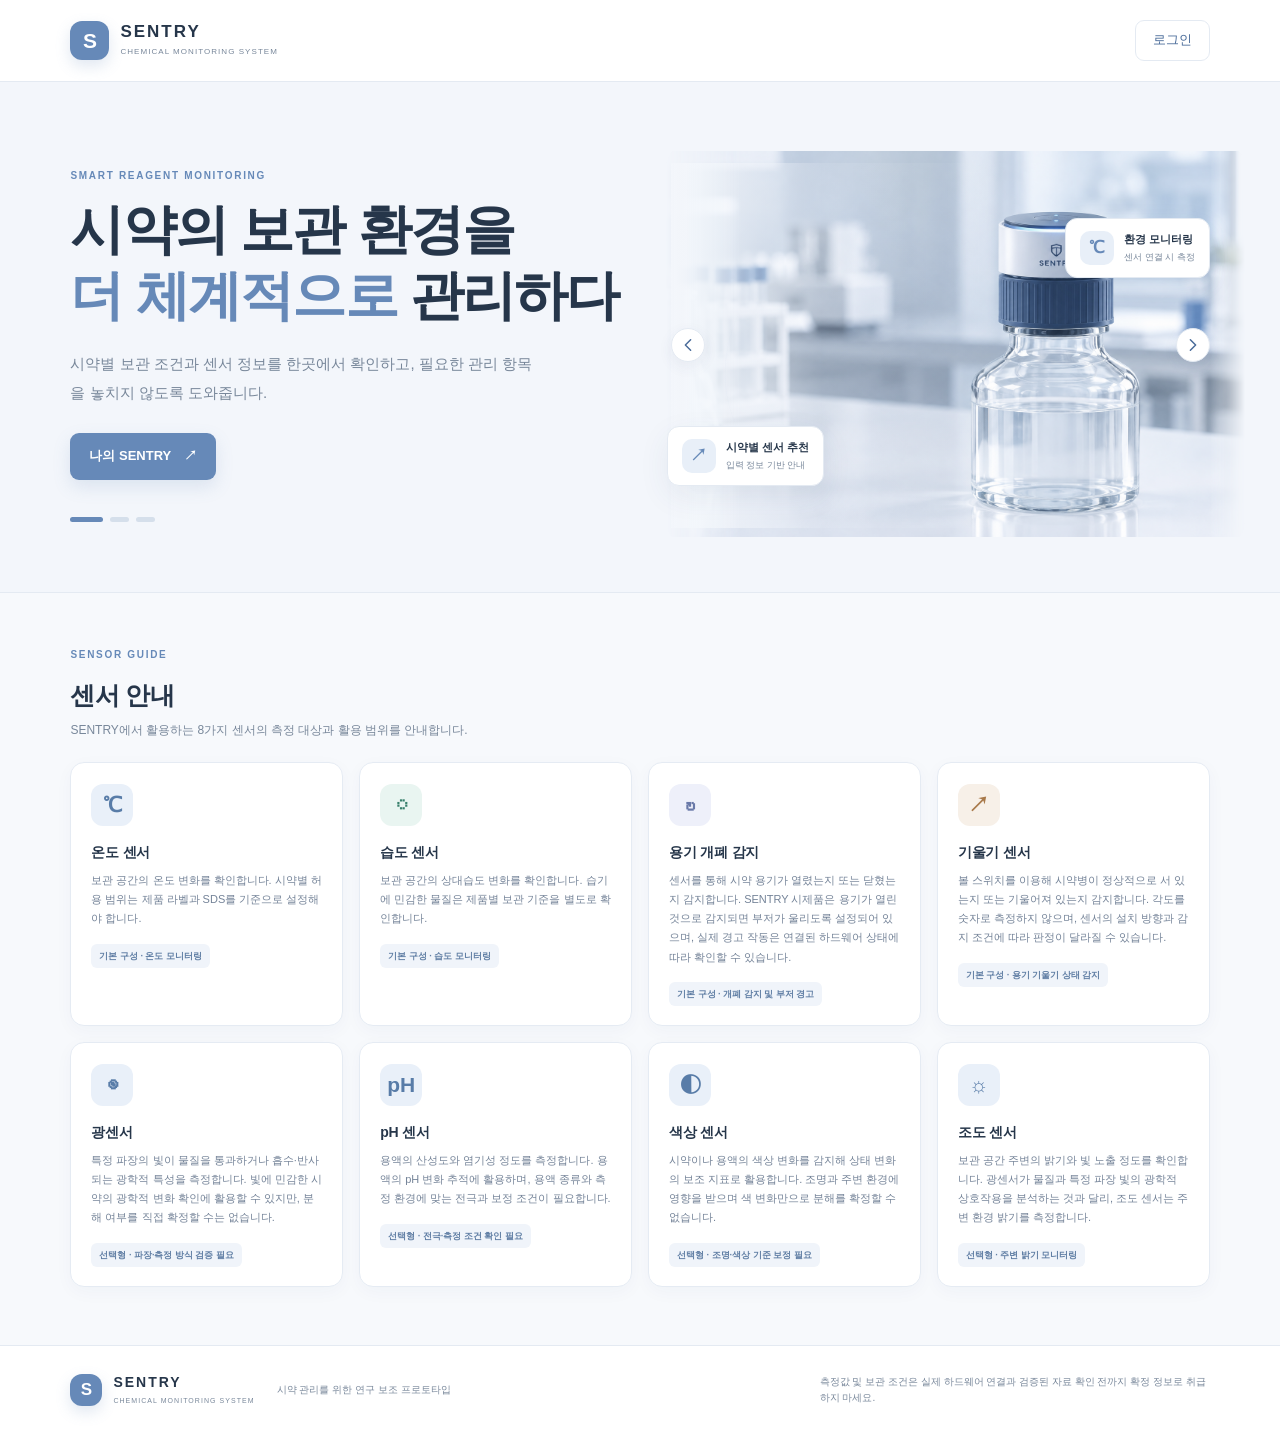
==== commit f8f915aa: "Add files via upload" ====
--- a/index.html
+++ b/index.html
@@ -7,7 +7,14 @@
   <meta name="description" content="SENTRY — 시약 보관 환경과 센서 상태를 관리하는 화학 연구 보조 시스템">
   <title>SENTRY | Chemical Monitoring System</title>
   <link rel="stylesheet" href="styles.css">
-<link rel="stylesheet" href="sentry-account.css"></head>
+<link rel="stylesheet" href="sentry-account.css">  <style>
+    .hero-visual > .hero-arrow {
+      top: 50%;
+      transform: translateY(-50%);
+      padding: 0;
+    }
+  </style>
+</head>
 <body>
   <header class="site-header">
     <a class="brand" href="index.html" aria-label="SENTRY 홈">
@@ -37,8 +44,8 @@
         <div class="hero-product-image"><img src="sentry-smart-reagent-bottle.png" alt="SENTRY 스마트 시약병 센서 캡 제품 콘셉트"></div>
         <div class="float-card float-top"><span class="float-icon">℃</span><span><b>환경 모니터링</b><small>센서 연결 시 측정</small></span></div>
         <div class="float-card float-bottom"><span class="float-icon">↗</span><span><b>시약별 센서 추천</b><small>입력 정보 기반 안내</small></span></div>
-        <button class="hero-arrow prev" id="prevSlide" aria-label="이전 슬라이드">‹</button>
-        <button class="hero-arrow next" id="nextSlide" aria-label="다음 슬라이드">›</button>
+        <button class="hero-arrow prev" id="prevSlide" aria-label="이전 슬라이드"><svg width="18" height="18" viewBox="0 0 24 24" fill="none" aria-hidden="true" focusable="false"><path d="M15.5 5 L8.5 12 L15.5 19" stroke="currentColor" stroke-width="2" stroke-linecap="round" stroke-linejoin="round"/></svg></button>
+        <button class="hero-arrow next" id="nextSlide" aria-label="다음 슬라이드"><svg width="18" height="18" viewBox="0 0 24 24" fill="none" aria-hidden="true" focusable="false"><path d="M8.5 5 L15.5 12 L8.5 19" stroke="currentColor" stroke-width="2" stroke-linecap="round" stroke-linejoin="round"/></svg></button>
       </div>
     </section>
     <section class="section sensor-guide" id="sensor-guide">
@@ -58,5 +65,7 @@
   </main>
   <div class="toast" id="toast" role="status" aria-live="polite"></div>
   <script src="sentry-home.js"></script>
-<script src="vendor/supabase-2.119.0.js"></script><script src="sentry-config.js"></script><script src="sentry-auth.js"></script><script src="sentry-store.js"></script><script src="sentry-bootstrap.js"></script></body>
+<script src="supabase-2.119.0.js"></script><script src="sentry-config.js"></script><script src="sentry-auth.js"></script><script src="sentry-store.js"></script><script src="sentry-bootstrap.js"></script></body>
 </html>
+
+
